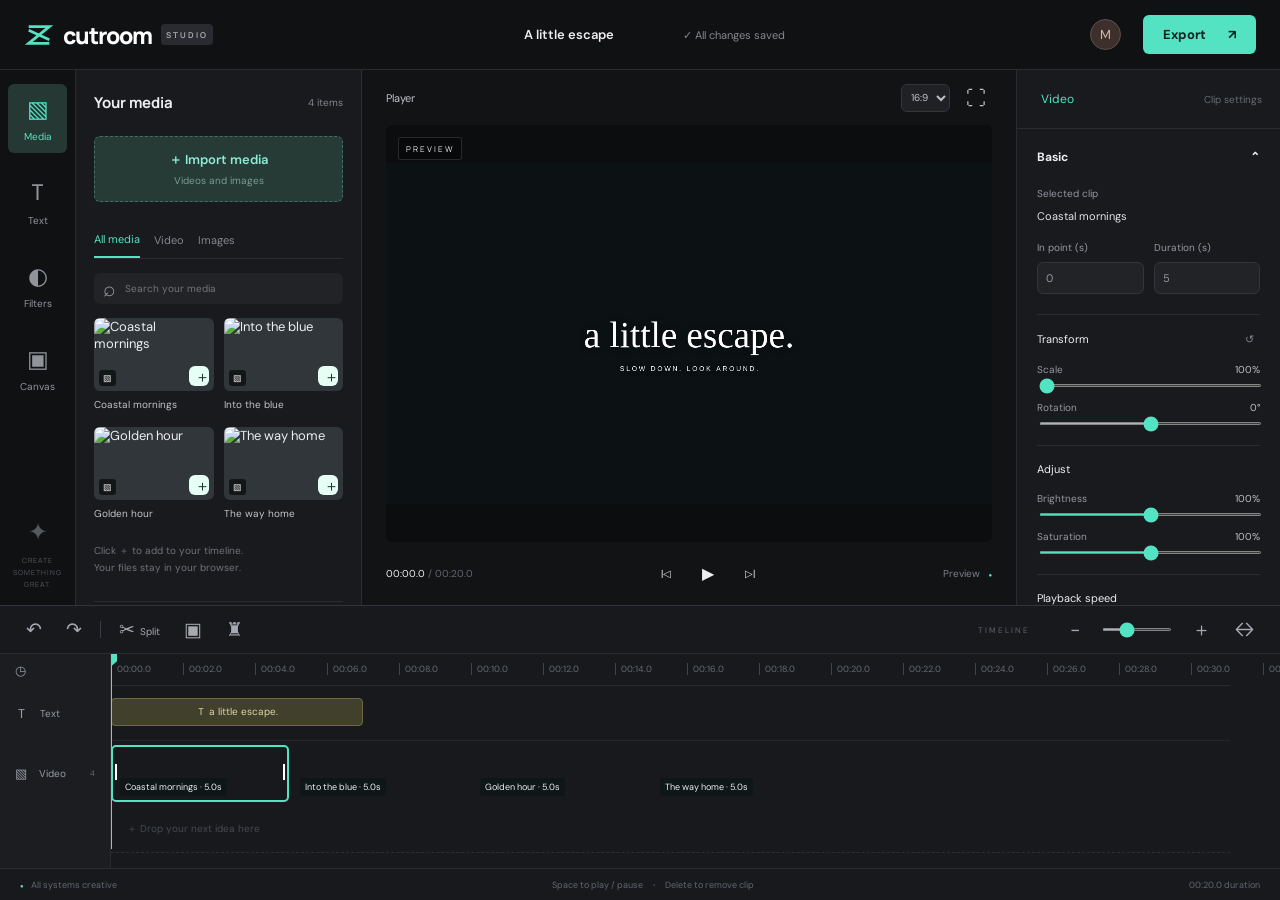
==== index.html @ fc5de37c "corrections in     audio and video imports" ====
<!doctype html>
<html lang="en"><head><meta charset="UTF-8"><meta name="viewport" content="width=device-width,initial-scale=1"><title>Cutroom — Video Studio</title><meta name="description" content="Your next great story starts here. A creative browser-based video editor."><link rel="stylesheet" href="style.css"></head>
<body><header><a class="brand" href="#" aria-label="Cutroom home"><svg viewBox="0 0 32 32"><path d="M5 7h22L5 25h22M5 11l22 10"/></svg>cutroom<span>STUDIO</span></a><div class="project"><input id="projectName" aria-label="Project name" value="A little escape"><span class="saved" id="saved">✓ All changes saved</span></div><button class="avatar" title="Local workspace">M</button><button class="primary" id="export">Export <span>↗</span></button></header>
<main><nav class="rail" aria-label="Editor tools"><button class="active" data-tab="Media"><span>▧</span>Media</button><button data-tab="Text"><span>Ｔ</span>Text</button><button data-tab="Filters"><span>◐</span>Filters</button><button data-tab="Canvas"><span>▣</span>Canvas</button><div class="rail-bottom">✦<small>CREATE<br>SOMETHING<br>GREAT.</small></div></nav>
<aside class="library"><div class="panel-heading"><h2 id="panelTitle">Your media</h2><span id="mediaCount">4 items</span></div><div id="mediaPanel"><button class="import" id="import">＋ Import media <span>Videos and images</span></button><input id="file" type="file" accept="video/*,image/*,.mp4,.m4v,.mov,.webm,.mkv,.avi,.mpeg,.mpg,.3gp,.mts,.m2ts,.ts,.wmv,.ogv" multiple hidden><p id="importStatus" class="tool-help" role="status" hidden></p><div class="library-tabs"><button class="active" data-kind="all">All media</button><button data-kind="video">Video</button><button data-kind="image">Images</button></div><div class="search"><span>⌕</span><input id="search" placeholder="Search your media" aria-label="Search media"></div><div id="mediaGrid" class="media-grid"></div><p class="library-tip">Click ＋ to add to your timeline.<br>Your files stay in your browser.</p></div><div id="toolPanel" hidden></div><div class="storage"><span>◉ Local workspace</span><small>Made for your next big idea.</small></div></aside>
<section class="stage"><div class="stage-heading"><span>Player</span><div><select id="ratio" aria-label="Aspect ratio"><option value="16/9">16:9</option><option value="9/16">9:16</option><option value="1/1">1:1</option></select><button id="fullscreen" title="Fullscreen preview">⛶</button></div></div><div class="preview-wrap"><canvas id="preview" width="1280" height="720" aria-label="Video preview"></canvas><span class="preview-badge">PREVIEW</span></div><div class="player-controls"><span id="time">00:00.0 <em>/ 00:20.0</em></span><div><button id="previous" title="Go to start">|◁</button><button class="play" id="play" title="Play or pause (Space)">▶</button><button id="next" title="Go to end">▷|</button></div><span class="quality">Preview <i>●</i></span></div></section>
<aside class="inspector"><div class="inspector-tabs"><button class="active">Video</button><span>Clip settings</span></div><div class="inspector-content"><h3>Basic <span>⌃</span></h3><label>Selected clip <strong id="selectedName">Coastal mornings</strong></label><div class="fields"><label>In point (s)<input id="inPoint" type="number" min="0" step="0.1"></label><label>Duration (s)<input id="duration" type="number" min="0.5" max="120" step="0.5"></label></div><div class="section-title">Transform <button id="reset" title="Reset adjustments">↺</button></div><label class="range-label">Scale <output id="scaleValue">100%</output></label><input id="scale" type="range" min="100" max="180" value="100"><label class="range-label">Rotation <output id="rotationValue">0°</output></label><input id="rotation" type="range" min="-180" max="180" value="0"><div class="section-title">Adjust</div><label class="range-label">Brightness <output id="brightnessValue">100%</output></label><input id="brightness" type="range" min="40" max="160" value="100"><label class="range-label">Saturation <output id="saturationValue">100%</output></label><input id="saturation" type="range" min="0" max="200" value="100"><div class="section-title">Playback speed</div><select id="speed"><option value="0.5">0.5× — Slow</option><option value="1" selected>1× — Normal</option><option value="1.5">1.5× — Fast</option><option value="2">2× — Double</option></select><div class="clip-note">✦ A story only you can tell.<br><span>Make every frame count.</span></div></div></aside>
<section class="timeline"><div class="timeline-toolbar"><div><button id="undo" title="Undo (Ctrl+Z)">↶</button><button id="redo" title="Redo">↷</button><span class="divider"></span><button id="split" title="Split at playhead">✂ <span>Split</span></button><button id="duplicate" title="Duplicate selected clip">▣</button><button id="delete" title="Delete selected clip">♜</button></div><div><span class="timeline-label">TIMELINE</span><button id="zoomOut" title="Zoom out">−</button><input id="zoom" type="range" min="20" max="70" value="36" aria-label="Timeline zoom"><button id="zoomIn" title="Zoom in">＋</button><button id="fit" title="Fit timeline">↔</button></div></div><div class="timeline-body"><div class="track-labels"><div>◷</div><div>Ｔ <small>Text</small></div><div>▧ <small>Video</small><span id="clipCount">4</span></div></div><div class="track-scroll" id="trackScroll"><div class="track-content" id="trackContent"><div id="ruler" class="ruler"></div><div class="text-track" id="textTrack"></div><div class="video-track" id="videoTrack"></div><div class="empty-track">＋ Drop your next idea here</div><div class="playhead" id="playhead"><span></span></div></div></div></div><footer><span><i>●</i> All systems creative</span><span>Space to play / pause <b>·</b> Delete to remove clip</span><span id="total">00:20 duration</span></footer></section></main>
<div id="toast" role="status"></div><dialog id="exportDialog"><button class="close" id="closeExport" aria-label="Close">×</button><span class="eyebrow">READY FOR THE WORLD</span><h2>Your story, in motion.</h2><p>Export a WebM video with original clip audio, your cuts, color adjustments and text.</p><label>Resolution<select id="resolution"><option value="source" selected>Match source resolution</option><option value="720">720p HD</option><option value="1080">1080p Full HD</option><option value="2160">4K UHD</option></select></label><label>Frame rate<select id="exportFps"><option value="30">30 fps</option><option value="60">60 fps · for high frame rate footage</option></select></label><label>Quality<select id="exportQuality"><option value="maximum" selected>Maximum · larger files</option><option value="high">High · smaller files</option></select></label><p class="export-note">Original clip audio is included. Export runs in real time; keep this tab visible. Source resolution follows the canvas aspect ratio. Export re-encodes footage; selecting a larger size cannot restore missing detail.</p><p id="exportError" class="export-note" role="alert" hidden></p><progress id="exportProgress" value="0" max="100" hidden></progress><button class="primary" id="startExport">Export video ↗</button></dialog>
<script src="media-import.js?v=20261029-avfix"></script><script src="video-export.js?v=20261029-avfix"></script><script src="app.js?v=20261029-avfix"></script></body></html>
---- style.css ----
@import url('https://fonts.googleapis.com/css2?family=DM+Sans:wght@400;500;600;700&family=Manrope:wght@400;500;600;700;800&display=swap');
:root{color-scheme:dark;--bg:#101113;--panel:#191a1d;--line:#2b2c30;--muted:#85878e;--teal:#53e2c2}*{box-sizing:border-box}body{margin:0;background:var(--bg);color:#eeeef1;font:13px 'DM Sans',sans-serif}button,input,select{font:inherit}button{cursor:pointer;color:inherit;background:none;border:0;border-radius:6px}button:hover{background:#ffffff0d}button:focus-visible,input:focus-visible,select:focus-visible{outline:2px solid var(--teal);outline-offset:3px}input,select{color:inherit;background:#222327;border:1px solid #34353b;border-radius:6px;padding:9px;min-width:0}header{height:70px;border-bottom:1px solid var(--line);display:flex;align-items:center;padding:0 24px;gap:22px}.brand{color:white;text-decoration:none;font:800 23px Manrope,sans-serif;display:flex;gap:9px;align-items:center;letter-spacing:-1px}.brand svg{width:30px;height:30px;stroke:var(--teal);fill:none;stroke-width:3}.brand span{font:600 8px Manrope;letter-spacing:2px;background:#2a2b30;padding:5px;border-radius:4px;color:#b6b7be}.project{margin:auto;display:flex;gap:20px;align-items:center}.project input{background:none;border:0;width:145px;padding:6px;font-weight:600}.saved{font-size:11px;color:var(--muted)}.avatar{border:1px solid #5e504a;border-radius:50%;width:31px;height:31px;background:#3d302c;color:#dbb6a6}.primary{background:var(--teal);color:#10231e;font-weight:700;padding:11px 20px;display:flex;justify-content:center;gap:22px;align-items:center}.primary:hover{background:#83f1d8}main{display:grid;grid-template-columns:76px 286px minmax(300px,1fr) 264px;grid-template-rows:minmax(390px,calc(100vh - 365px)) 295px}.rail{border-right:1px solid var(--line);display:flex;flex-direction:column;padding:14px 8px;gap:14px;grid-row:1}.rail button{font-size:10px;color:#92949b;padding:10px 0}.rail button span{display:block;font-size:23px;margin-bottom:6px}.rail button.active{background:#253833;color:var(--teal)}.rail-bottom{margin-top:auto;text-align:center;color:#55585d;font-size:24px}.rail-bottom small{font:7px Manrope;letter-spacing:1px;display:block;margin-top:8px;line-height:1.7}.library{background:var(--panel);border-right:1px solid var(--line);position:relative;padding:22px 18px;overflow:auto}.panel-heading{display:flex;justify-content:space-between;align-items:center;margin-bottom:23px}h2{font:700 15px Manrope;margin:0}.panel-heading>span{color:var(--muted);font-size:10px}.import{width:100%;background:#263b35;border:1px dashed #426f60;padding:14px;color:#8bedd3;font-weight:600}.import span{display:block;color:#789d91;font-size:10px;font-weight:400;margin-top:5px}.library-tabs{display:flex;gap:14px;border-bottom:1px solid var(--line);margin-top:20px}.library-tabs button{padding:10px 0;border-radius:0;color:var(--muted);font-size:11px}.library-tabs .active{color:var(--teal);border-bottom:2px solid var(--teal)}.search{display:flex;align-items:center;background:#222327;padding:0 9px;margin:14px 0;color:#9699a1;border-radius:6px}.search input{width:100%;border:0;font-size:10px;background:none}.search>span{font-size:21px}.media-grid{display:grid;grid-template-columns:1fr 1fr;gap:16px 10px}.media-card{min-width:0;position:relative}.thumb{height:73px;border-radius:6px;background:#30363a;overflow:hidden;position:relative}.thumb img,.thumb video{width:100%;height:100%;object-fit:cover}.thumb>span{position:absolute;bottom:5px;left:5px;background:#0009;padding:2px 4px;font-size:9px;border-radius:3px}.thumb button{position:absolute;right:5px;bottom:5px;background:#e6fff5;color:#143228;width:20px;height:20px;font-size:15px}.media-card p{font-size:10px;white-space:nowrap;overflow:hidden;text-overflow:ellipsis;margin:7px 0 0;color:#c2c3c8}.library-tip{font-size:10px;color:#6f7279;line-height:1.7;margin-top:22px}.storage{border-top:1px solid var(--line);padding-top:14px;margin-top:25px;color:#8c8f96;font-size:10px}.storage small{display:block;margin-top:6px;color:#595c63}.stage{padding:0 24px;min-width:0;display:flex;flex-direction:column;background:#121315}.stage-heading{height:55px;display:flex;align-items:center;justify-content:space-between;color:#c0c1c7;font-size:11px}.stage-heading>div{display:flex;gap:10px}.stage-heading select{padding:5px;background:#202125;font-size:10px}.stage-heading button{font-size:20px}.preview-wrap{position:relative;flex:1;min-height:0;display:flex;justify-content:center;align-items:center;overflow:hidden;background:#0c0d0f;border-radius:5px}canvas{max-width:100%;max-height:100%;object-fit:contain;width:auto;height:auto}.preview-badge{position:absolute;top:12px;left:12px;font:8px Manrope;letter-spacing:2px;background:#0004;padding:5px 7px;border:1px solid #ffffff20;border-radius:3px}.player-controls{height:63px;display:flex;align-items:center;justify-content:space-between;font-size:10px;gap:10px}.player-controls em{font-style:normal;color:#62666f}.player-controls>div{display:flex;align-items:center;gap:15px}.play{font-size:16px;width:32px;height:32px}.player-controls .quality{color:#7c8088}.quality i{color:var(--teal);font-size:6px;font-style:normal;margin-left:5px}.inspector{border-left:1px solid var(--line);background:var(--panel);overflow:auto}.inspector-tabs{padding:20px 18px;border-bottom:1px solid var(--line);display:flex;align-items:center;justify-content:space-between;font-size:10px}.inspector-tabs button{color:var(--teal);font-size:12px}.inspector-tabs span{color:#686c75}.inspector-content{padding:12px 20px}h3{font-size:12px;margin:8px 0 22px;display:flex;justify-content:space-between}label{display:block;color:#9598a1;font-size:10px}label strong{display:block;font-size:11px;color:#e3e3e8;font-weight:400;margin:9px 0 18px}.fields{display:grid;grid-template-columns:1fr 1fr;gap:10px}.fields input{width:100%;margin-top:8px;font-size:11px;padding:8px}.section-title{display:flex;align-items:center;justify-content:space-between;border-top:1px solid var(--line);margin:20px 0 16px;padding-top:16px;font-size:11px}.section-title button{color:#7f838b}.range-label{display:flex;justify-content:space-between;margin:14px 0 8px}.range-label output{font-size:10px;color:#bebfc6}input[type=range]{padding:0;accent-color:var(--teal);height:3px;width:100%;display:block;border:0}#speed{width:100%;font-size:11px}.clip-note{font-size:11px;color:#a6b4ae;line-height:1.8;margin:22px 0}.clip-note span{font-size:10px;color:#656e69}.timeline{grid-column:1/-1;border-top:1px solid #32343a;min-width:0;background:#18191c}.timeline-toolbar{height:48px;border-bottom:1px solid var(--line);display:flex;align-items:center;justify-content:space-between;padding:0 20px}.timeline-toolbar>div{display:flex;align-items:center;gap:12px}.timeline-toolbar button{height:29px;color:#a6a9b2;min-width:26px;font-size:19px}.timeline-toolbar button span{font-size:10px;vertical-align:middle}.divider{height:17px;border-right:1px solid #3b3d44}.timeline-label{font-size:8px;letter-spacing:2px;color:#5f636d;margin-right:20px}.timeline-toolbar input{width:70px}.timeline-body{height:214px;display:flex;overflow:hidden}.track-labels{flex:0 0 111px;background:#1c1d20;border-right:1px solid var(--line);padding:0 15px;color:#969ba5;z-index:2}.track-labels div{height:55px;display:flex;align-items:center;gap:12px}.track-labels div:first-child{height:32px}.track-labels div:nth-child(3){height:64px}.track-labels small{font-size:10px}.track-labels div>span{margin-left:auto;font-size:8px;color:#626771}.track-scroll{overflow:auto;flex:1}.track-content{position:relative;min-width:100%;height:195px;padding-right:50px}.ruler{height:32px;position:relative;border-bottom:1px solid #27292e}.ruler span{position:absolute;top:9px;font-size:9px;color:#666b76;white-space:nowrap;border-left:1px solid #41444b;padding-left:5px}.text-track{height:55px;position:relative;border-bottom:1px solid #24262b}.text-block{position:absolute;top:12px;height:28px;background:#41402d;border:1px solid #6e6740;color:#ded5a0;font-size:10px;padding:6px 12px;border-radius:4px;overflow:hidden;white-space:nowrap}.video-track{display:flex;height:65px;align-items:center;gap:2px}.clip{height:57px;border:2px solid transparent;border-radius:5px;flex-shrink:0;position:relative;overflow:hidden;background-size:auto 100%;background-repeat:repeat-x;cursor:pointer}.clip.selected{border-color:var(--teal)}.clip.selected:before,.clip.selected:after{content:'';position:absolute;top:17px;width:2px;height:16px;background:white;z-index:1}.clip.selected:before{left:2px}.clip.selected:after{right:2px}.clip span{position:absolute;left:7px;bottom:4px;max-width:95%;text-overflow:ellipsis;overflow:hidden;white-space:nowrap;font-size:9px;background:#0a1515aa;border-radius:3px;padding:3px 5px}.clip:hover{filter:brightness(1.1)}.playhead{position:absolute;left:0;top:0;height:100%;width:1px;background:var(--teal);pointer-events:none;z-index:3}.playhead>span{position:absolute;top:0;left:-5px;width:11px;height:12px;background:var(--teal);clip-path:polygon(0 0,100% 0,100% 60%,50% 100%,0 60%)}.empty-track{font-size:10px;color:#454951;padding:16px;border-bottom:1px dashed #2c2f35}footer{display:flex;align-items:center;justify-content:space-between;height:32px;border-top:1px solid var(--line);padding:0 20px;font-size:9px;color:#626771}footer i{color:var(--teal);font-style:normal;font-size:6px;margin-right:5px}footer b{padding:0 8px}#toast{position:fixed;bottom:42px;left:50%;transform:translateX(-50%) translateY(10px);opacity:0;background:#303a36;color:#caffed;padding:12px 20px;border:1px solid #477a65;border-radius:8px;transition:.2s;z-index:10;pointer-events:none}#toast.visible{opacity:1;transform:translateX(-50%)}dialog{width:430px;max-width:92vw;border:1px solid #42464b;background:#1b1d20;color:#eee;padding:35px;border-radius:14px;box-shadow:0 30px 100px #0009}dialog::backdrop{background:#0009;backdrop-filter:blur(5px)}dialog h2{font-size:25px;margin:15px 0}dialog p{color:#949ba4;line-height:1.7;font-size:12px}.eyebrow{font-size:9px;letter-spacing:2px;color:var(--teal)}.close{position:absolute;top:10px;right:12px;font-size:25px;color:#9da4ae}dialog select{width:100%;margin-top:10px}dialog .primary{width:100%;margin-top:20px}.export-note{font-size:10px!important}progress{accent-color:var(--teal);width:100%}.tool-card{display:block;width:100%;padding:15px;text-align:left;background:#27292d;margin-bottom:10px;border:1px solid #363a40}.tool-card small{display:block;margin-top:7px;color:#91969f;font-size:10px}.tool-input{width:100%;margin:12px 0}.color-options{display:flex;gap:10px;margin:20px 0}.color-options button{height:32px;width:32px;border:1px solid #6c747c}.tool-help{color:#808790;line-height:1.8;font-size:11px}@media(min-width:1500px){main{grid-template-rows:minmax(390px,calc(100vh - 390px)) 320px}.timeline-body{height:239px}.thumb{height:88px}}@media(max-width:1100px){main{grid-template-columns:65px 230px minmax(260px,1fr) 220px}.library{padding:18px 12px}.stage{padding:0 14px}.project{gap:0}.saved{display:none}}@media(max-width:860px){main{grid-template-columns:60px 210px minmax(260px,1fr);grid-template-rows:440px 295px}.inspector{display:none}.brand span{display:none}.rail-bottom{display:none}header{gap:12px;padding:0 14px}.project input{width:130px}.quality{display:none}}@media(max-width:600px){header .brand{font-size:18px}.brand svg{width:25px}.project{margin-left:auto;margin-right:0}.project input{width:110px;font-size:11px}.avatar{display:none}header .primary{padding:10px 12px;font-size:11px;gap:5px}main{grid-template-columns:52px 1fr;grid-template-rows:340px auto 295px}.rail{grid-column:1;grid-row:1/3;padding:10px 4px}.library{grid-column:2;grid-row:2;padding:15px}.stage{grid-column:2;grid-row:1;padding:0 10px}.timeline{grid-row:3}.panel-heading{margin-bottom:12px}.media-grid{grid-template-columns:repeat(4,1fr);gap:7px}.thumb{height:58px}.library-tip,.storage,.search{display:none}.library-tabs{margin:10px 0}.import{padding:10px}.import span{display:none}.panel-heading h2{font-size:12px}.track-labels{flex-basis:65px;padding:0 8px}.track-labels small,.track-labels div>span{display:none}.timeline-toolbar{padding:0 8px}.timeline-toolbar>div{gap:5px}.timeline-label{display:none}footer>span:nth-child(2){display:none}.timeline-toolbar button{font-size:16px}}
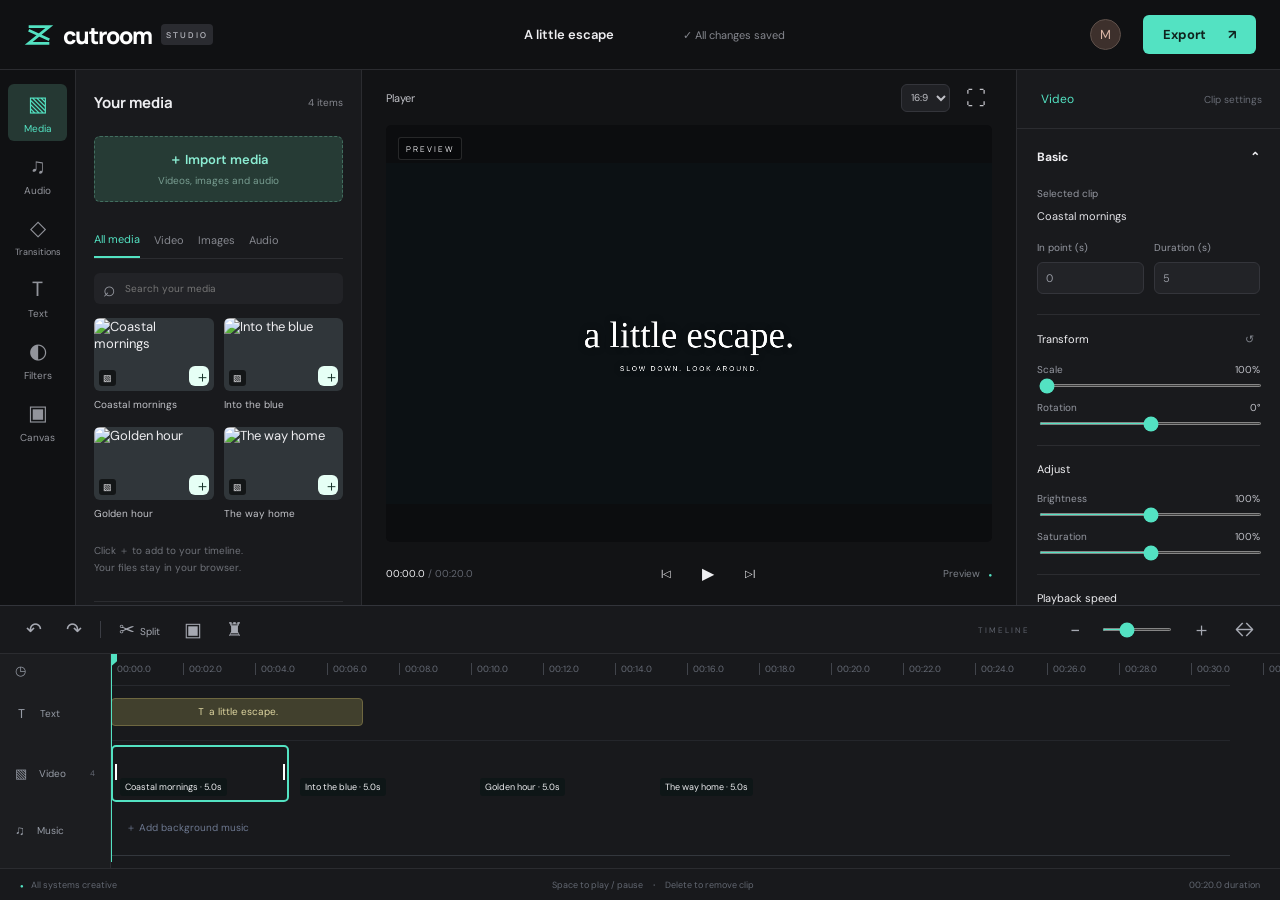
==== commit 6269ab69: "Add clip audio controls, background music, and shared preview/export transitions" ====
--- a/index.html
+++ b/index.html
@@ -1,12 +1,12 @@
-<!doctype html>
-<html lang="en"><head><meta charset="UTF-8"><meta name="viewport" content="width=device-width,initial-scale=1"><title>Cutroom — Video Studio</title><meta name="description" content="Your next great story starts here. A creative browser-based video editor."><link rel="stylesheet" href="style.css"></head>
-<body><header><a class="brand" href="#" aria-label="Cutroom home"><svg viewBox="0 0 32 32"><path d="M5 7h22L5 25h22M5 11l22 10"/></svg>cutroom<span>STUDIO</span></a><div class="project"><input id="projectName" aria-label="Project name" value="A little escape"><span class="saved" id="saved">✓ All changes saved</span></div><button class="avatar" title="Local workspace">M</button><button class="primary" id="export">Export <span>↗</span></button></header>
-<main><nav class="rail" aria-label="Editor tools"><button class="active" data-tab="Media"><span>▧</span>Media</button><button data-tab="Text"><span>Ｔ</span>Text</button><button data-tab="Filters"><span>◐</span>Filters</button><button data-tab="Canvas"><span>▣</span>Canvas</button><div class="rail-bottom">✦<small>CREATE<br>SOMETHING<br>GREAT.</small></div></nav>
-<aside class="library"><div class="panel-heading"><h2 id="panelTitle">Your media</h2><span id="mediaCount">4 items</span></div><div id="mediaPanel"><button class="import" id="import">＋ Import media <span>Videos and images</span></button><input id="file" type="file" accept="video/*,image/*,.mp4,.m4v,.mov,.webm,.mkv,.avi,.mpeg,.mpg,.3gp,.mts,.m2ts,.ts,.wmv,.ogv" multiple hidden><p id="importStatus" class="tool-help" role="status" hidden></p><div class="library-tabs"><button class="active" data-kind="all">All media</button><button data-kind="video">Video</button><button data-kind="image">Images</button></div><div class="search"><span>⌕</span><input id="search" placeholder="Search your media" aria-label="Search media"></div><div id="mediaGrid" class="media-grid"></div><p class="library-tip">Click ＋ to add to your timeline.<br>Your files stay in your browser.</p></div><div id="toolPanel" hidden></div><div class="storage"><span>◉ Local workspace</span><small>Made for your next big idea.</small></div></aside>
-<section class="stage"><div class="stage-heading"><span>Player</span><div><select id="ratio" aria-label="Aspect ratio"><option value="16/9">16:9</option><option value="9/16">9:16</option><option value="1/1">1:1</option></select><button id="fullscreen" title="Fullscreen preview">⛶</button></div></div><div class="preview-wrap"><canvas id="preview" width="1280" height="720" aria-label="Video preview"></canvas><span class="preview-badge">PREVIEW</span></div><div class="player-controls"><span id="time">00:00.0 <em>/ 00:20.0</em></span><div><button id="previous" title="Go to start">|◁</button><button class="play" id="play" title="Play or pause (Space)">▶</button><button id="next" title="Go to end">▷|</button></div><span class="quality">Preview <i>●</i></span></div></section>
-<aside class="inspector"><div class="inspector-tabs"><button class="active">Video</button><span>Clip settings</span></div><div class="inspector-content"><h3>Basic <span>⌃</span></h3><label>Selected clip <strong id="selectedName">Coastal mornings</strong></label><div class="fields"><label>In point (s)<input id="inPoint" type="number" min="0" step="0.1"></label><label>Duration (s)<input id="duration" type="number" min="0.5" max="120" step="0.5"></label></div><div class="section-title">Transform <button id="reset" title="Reset adjustments">↺</button></div><label class="range-label">Scale <output id="scaleValue">100%</output></label><input id="scale" type="range" min="100" max="180" value="100"><label class="range-label">Rotation <output id="rotationValue">0°</output></label><input id="rotation" type="range" min="-180" max="180" value="0"><div class="section-title">Adjust</div><label class="range-label">Brightness <output id="brightnessValue">100%</output></label><input id="brightness" type="range" min="40" max="160" value="100"><label class="range-label">Saturation <output id="saturationValue">100%</output></label><input id="saturation" type="range" min="0" max="200" value="100"><div class="section-title">Playback speed</div><select id="speed"><option value="0.5">0.5× — Slow</option><option value="1" selected>1× — Normal</option><option value="1.5">1.5× — Fast</option><option value="2">2× — Double</option></select><div class="clip-note">✦ A story only you can tell.<br><span>Make every frame count.</span></div></div></aside>
-<section class="timeline"><div class="timeline-toolbar"><div><button id="undo" title="Undo (Ctrl+Z)">↶</button><button id="redo" title="Redo">↷</button><span class="divider"></span><button id="split" title="Split at playhead">✂ <span>Split</span></button><button id="duplicate" title="Duplicate selected clip">▣</button><button id="delete" title="Delete selected clip">♜</button></div><div><span class="timeline-label">TIMELINE</span><button id="zoomOut" title="Zoom out">−</button><input id="zoom" type="range" min="20" max="70" value="36" aria-label="Timeline zoom"><button id="zoomIn" title="Zoom in">＋</button><button id="fit" title="Fit timeline">↔</button></div></div><div class="timeline-body"><div class="track-labels"><div>◷</div><div>Ｔ <small>Text</small></div><div>▧ <small>Video</small><span id="clipCount">4</span></div></div><div class="track-scroll" id="trackScroll"><div class="track-content" id="trackContent"><div id="ruler" class="ruler"></div><div class="text-track" id="textTrack"></div><div class="video-track" id="videoTrack"></div><div class="empty-track">＋ Drop your next idea here</div><div class="playhead" id="playhead"><span></span></div></div></div></div><footer><span><i>●</i> All systems creative</span><span>Space to play / pause <b>·</b> Delete to remove clip</span><span id="total">00:20 duration</span></footer></section></main>
-<div id="toast" role="status"></div><dialog id="exportDialog"><button class="close" id="closeExport" aria-label="Close">×</button><span class="eyebrow">READY FOR THE WORLD</span><h2>Your story, in motion.</h2><p>Export a WebM video with original clip audio, your cuts, color adjustments and text.</p><label>Resolution<select id="resolution"><option value="source" selected>Match source resolution</option><option value="720">720p HD</option><option value="1080">1080p Full HD</option><option value="2160">4K UHD</option></select></label><label>Frame rate<select id="exportFps"><option value="30">30 fps</option><option value="60">60 fps · for high frame rate footage</option></select></label><label>Quality<select id="exportQuality"><option value="maximum" selected>Maximum · larger files</option><option value="high">High · smaller files</option></select></label><p class="export-note">Original clip audio is included. Export runs in real time; keep this tab visible. Source resolution follows the canvas aspect ratio. Export re-encodes footage; selecting a larger size cannot restore missing detail.</p><p id="exportError" class="export-note" role="alert" hidden></p><progress id="exportProgress" value="0" max="100" hidden></progress><button class="primary" id="startExport">Export video ↗</button></dialog>
-<script src="media-import.js?v=20261029-avfix"></script><script src="video-export.js?v=20261029-avfix"></script><script src="app.js?v=20261029-avfix"></script></body></html>
-
-
+<!doctype html>
+<html lang="en"><head><meta charset="UTF-8"><meta name="viewport" content="width=device-width,initial-scale=1"><title>Cutroom — Video Studio</title><meta name="description" content="Your next great story starts here. A creative browser-based video editor."><link rel="stylesheet" href="style.css"></head>
+<body><header><a class="brand" href="#" aria-label="Cutroom home"><svg viewBox="0 0 32 32"><path d="M5 7h22L5 25h22M5 11l22 10"/></svg>cutroom<span>STUDIO</span></a><div class="project"><input id="projectName" aria-label="Project name" value="A little escape"><span class="saved" id="saved">✓ All changes saved</span></div><button class="avatar" title="Local workspace">M</button><button class="primary" id="export">Export <span>↗</span></button></header>
+<main><nav class="rail" aria-label="Editor tools"><button class="active" data-tab="Media"><span>▧</span>Media</button><button data-tab="Audio"><span>♫</span>Audio</button><button data-tab="Transitions"><span>◇</span>Transitions</button><button data-tab="Text"><span>Ｔ</span>Text</button><button data-tab="Filters"><span>◐</span>Filters</button><button data-tab="Canvas"><span>▣</span>Canvas</button><div class="rail-bottom">✦<small>CREATE<br>SOMETHING<br>GREAT.</small></div></nav>
+<aside class="library"><div class="panel-heading"><h2 id="panelTitle">Your media</h2><span id="mediaCount">4 items</span></div><div id="mediaPanel"><button class="import" id="import">＋ Import media <span>Videos, images and audio</span></button><input id="file" type="file" accept="audio/*,video/*,image/*,.mp3,.wav,.m4a,.aac,.ogg,.flac,.mp4,.m4v,.mov,.webm,.mkv,.avi,.mpeg,.mpg,.3gp,.mts,.m2ts,.ts,.wmv,.ogv" multiple hidden><input id="audioFile" type="file" accept="audio/*,.mp3,.wav,.m4a,.aac,.ogg,.flac" hidden><p id="importStatus" class="tool-help" role="status" hidden></p><div class="library-tabs"><button class="active" data-kind="all">All media</button><button data-kind="video">Video</button><button data-kind="image">Images</button><button data-kind="audio">Audio</button></div><div class="search"><span>⌕</span><input id="search" placeholder="Search your media" aria-label="Search media"></div><div id="mediaGrid" class="media-grid"></div><p class="library-tip">Click ＋ to add to your timeline.<br>Your files stay in your browser.</p></div><div id="toolPanel" hidden></div><div class="storage"><span>◉ Local workspace</span><small>Made for your next big idea.</small></div></aside>
+<section class="stage"><div class="stage-heading"><span>Player</span><div><select id="ratio" aria-label="Aspect ratio"><option value="16/9">16:9</option><option value="9/16">9:16</option><option value="1/1">1:1</option></select><button id="fullscreen" title="Fullscreen preview">⛶</button></div></div><div class="preview-wrap"><canvas id="preview" width="1280" height="720" aria-label="Video preview"></canvas><span class="preview-badge">PREVIEW</span></div><div class="player-controls"><span id="time">00:00.0 <em>/ 00:20.0</em></span><div><button id="previous" title="Go to start">|◁</button><button class="play" id="play" title="Play or pause (Space)">▶</button><button id="next" title="Go to end">▷|</button></div><span class="quality">Preview <i>●</i></span></div></section>
+<aside class="inspector"><div class="inspector-tabs"><button class="active">Video</button><span>Clip settings</span></div><div class="inspector-content"><h3>Basic <span>⌃</span></h3><label>Selected clip <strong id="selectedName">Coastal mornings</strong></label><div class="fields"><label>In point (s)<input id="inPoint" type="number" min="0" step="0.1"></label><label>Duration (s)<input id="duration" type="number" min="0.5" max="120" step="0.5"></label></div><div class="section-title">Transform <button id="reset" title="Reset adjustments">↺</button></div><label class="range-label">Scale <output id="scaleValue">100%</output></label><input id="scale" type="range" min="100" max="180" value="100"><label class="range-label">Rotation <output id="rotationValue">0°</output></label><input id="rotation" type="range" min="-180" max="180" value="0"><div class="section-title">Adjust</div><label class="range-label">Brightness <output id="brightnessValue">100%</output></label><input id="brightness" type="range" min="40" max="160" value="100"><label class="range-label">Saturation <output id="saturationValue">100%</output></label><input id="saturation" type="range" min="0" max="200" value="100"><div class="section-title">Playback speed</div><select id="speed"><option value="0.5">0.5× — Slow</option><option value="1" selected>1× — Normal</option><option value="1.5">1.5× — Fast</option><option value="2">2× — Double</option></select><div class="clip-note">✦ A story only you can tell.<br><span>Make every frame count.</span></div></div></aside>
+<section class="timeline"><div class="timeline-toolbar"><div><button id="undo" title="Undo (Ctrl+Z)">↶</button><button id="redo" title="Redo">↷</button><span class="divider"></span><button id="split" title="Split at playhead">✂ <span>Split</span></button><button id="duplicate" title="Duplicate selected clip">▣</button><button id="delete" title="Delete selected clip">♜</button></div><div><span class="timeline-label">TIMELINE</span><button id="zoomOut" title="Zoom out">−</button><input id="zoom" type="range" min="20" max="70" value="36" aria-label="Timeline zoom"><button id="zoomIn" title="Zoom in">＋</button><button id="fit" title="Fit timeline">↔</button></div></div><div class="timeline-body"><div class="track-labels"><div>◷</div><div>Ｔ <small>Text</small></div><div>▧ <small>Video</small><span id="clipCount">4</span></div><div>♫ <small>Music</small></div></div><div class="track-scroll" id="trackScroll"><div class="track-content" id="trackContent"><div id="ruler" class="ruler"></div><div class="text-track" id="textTrack"></div><div class="video-track" id="videoTrack"></div><div id="musicTrack" class="music-track"></div><div class="playhead" id="playhead"><span></span></div></div></div></div><footer><span><i>●</i> All systems creative</span><span>Space to play / pause <b>·</b> Delete to remove clip</span><span id="total">00:20 duration</span></footer></section></main>
+<div id="toast" role="status"></div><dialog id="exportDialog"><button class="close" id="closeExport" aria-label="Close">×</button><span class="eyebrow">READY FOR THE WORLD</span><h2>Your story, in motion.</h2><p>Export a WebM video with original clip audio, your cuts, color adjustments and text.</p><label>Resolution<select id="resolution"><option value="source" selected>Match source resolution</option><option value="720">720p HD</option><option value="1080">1080p Full HD</option><option value="2160">4K UHD</option></select></label><label>Frame rate<select id="exportFps"><option value="30">30 fps</option><option value="60">60 fps · for high frame rate footage</option></select></label><label>Quality<select id="exportQuality"><option value="maximum" selected>Maximum · larger files</option><option value="high">High · smaller files</option></select></label><p class="export-note">Clip volume, fades and background music are included. Export runs in real time; keep this tab visible. Source resolution follows the canvas aspect ratio. Export re-encodes footage; selecting a larger size cannot restore missing detail.</p><p id="exportError" class="export-note" role="alert" hidden></p><progress id="exportProgress" value="0" max="100" hidden></progress><button class="primary" id="startExport">Export video ↗</button></dialog>
+<script src="media-import.js?v=20261029-audio-transitions"></script><script src="timeline-engine.js?v=20261029-audio-transitions"></script><script src="video-export.js?v=20261029-audio-transitions"></script><script src="app.js?v=20261029-audio-transitions"></script></body></html>
+
+
--- a/style.css
+++ b/style.css
@@ -1,2 +1,16 @@
-@import url('https://fonts.googleapis.com/css2?family=DM+Sans:wght@400;500;600;700&family=Manrope:wght@400;500;600;700;800&display=swap');
-:root{color-scheme:dark;--bg:#101113;--panel:#191a1d;--line:#2b2c30;--muted:#85878e;--teal:#53e2c2}*{box-sizing:border-box}body{margin:0;background:var(--bg);color:#eeeef1;font:13px 'DM Sans',sans-serif}button,input,select{font:inherit}button{cursor:pointer;color:inherit;background:none;border:0;border-radius:6px}button:hover{background:#ffffff0d}button:focus-visible,input:focus-visible,select:focus-visible{outline:2px solid var(--teal);outline-offset:3px}input,select{color:inherit;background:#222327;border:1px solid #34353b;border-radius:6px;padding:9px;min-width:0}header{height:70px;border-bottom:1px solid var(--line);display:flex;align-items:center;padding:0 24px;gap:22px}.brand{color:white;text-decoration:none;font:800 23px Manrope,sans-serif;display:flex;gap:9px;align-items:center;letter-spacing:-1px}.brand svg{width:30px;height:30px;stroke:var(--teal);fill:none;stroke-width:3}.brand span{font:600 8px Manrope;letter-spacing:2px;background:#2a2b30;padding:5px;border-radius:4px;color:#b6b7be}.project{margin:auto;display:flex;gap:20px;align-items:center}.project input{background:none;border:0;width:145px;padding:6px;font-weight:600}.saved{font-size:11px;color:var(--muted)}.avatar{border:1px solid #5e504a;border-radius:50%;width:31px;height:31px;background:#3d302c;color:#dbb6a6}.primary{background:var(--teal);color:#10231e;font-weight:700;padding:11px 20px;display:flex;justify-content:center;gap:22px;align-items:center}.primary:hover{background:#83f1d8}main{display:grid;grid-template-columns:76px 286px minmax(300px,1fr) 264px;grid-template-rows:minmax(390px,calc(100vh - 365px)) 295px}.rail{border-right:1px solid var(--line);display:flex;flex-direction:column;padding:14px 8px;gap:14px;grid-row:1}.rail button{font-size:10px;color:#92949b;padding:10px 0}.rail button span{display:block;font-size:23px;margin-bottom:6px}.rail button.active{background:#253833;color:var(--teal)}.rail-bottom{margin-top:auto;text-align:center;color:#55585d;font-size:24px}.rail-bottom small{font:7px Manrope;letter-spacing:1px;display:block;margin-top:8px;line-height:1.7}.library{background:var(--panel);border-right:1px solid var(--line);position:relative;padding:22px 18px;overflow:auto}.panel-heading{display:flex;justify-content:space-between;align-items:center;margin-bottom:23px}h2{font:700 15px Manrope;margin:0}.panel-heading>span{color:var(--muted);font-size:10px}.import{width:100%;background:#263b35;border:1px dashed #426f60;padding:14px;color:#8bedd3;font-weight:600}.import span{display:block;color:#789d91;font-size:10px;font-weight:400;margin-top:5px}.library-tabs{display:flex;gap:14px;border-bottom:1px solid var(--line);margin-top:20px}.library-tabs button{padding:10px 0;border-radius:0;color:var(--muted);font-size:11px}.library-tabs .active{color:var(--teal);border-bottom:2px solid var(--teal)}.search{display:flex;align-items:center;background:#222327;padding:0 9px;margin:14px 0;color:#9699a1;border-radius:6px}.search input{width:100%;border:0;font-size:10px;background:none}.search>span{font-size:21px}.media-grid{display:grid;grid-template-columns:1fr 1fr;gap:16px 10px}.media-card{min-width:0;position:relative}.thumb{height:73px;border-radius:6px;background:#30363a;overflow:hidden;position:relative}.thumb img,.thumb video{width:100%;height:100%;object-fit:cover}.thumb>span{position:absolute;bottom:5px;left:5px;background:#0009;padding:2px 4px;font-size:9px;border-radius:3px}.thumb button{position:absolute;right:5px;bottom:5px;background:#e6fff5;color:#143228;width:20px;height:20px;font-size:15px}.media-card p{font-size:10px;white-space:nowrap;overflow:hidden;text-overflow:ellipsis;margin:7px 0 0;color:#c2c3c8}.library-tip{font-size:10px;color:#6f7279;line-height:1.7;margin-top:22px}.storage{border-top:1px solid var(--line);padding-top:14px;margin-top:25px;color:#8c8f96;font-size:10px}.storage small{display:block;margin-top:6px;color:#595c63}.stage{padding:0 24px;min-width:0;display:flex;flex-direction:column;background:#121315}.stage-heading{height:55px;display:flex;align-items:center;justify-content:space-between;color:#c0c1c7;font-size:11px}.stage-heading>div{display:flex;gap:10px}.stage-heading select{padding:5px;background:#202125;font-size:10px}.stage-heading button{font-size:20px}.preview-wrap{position:relative;flex:1;min-height:0;display:flex;justify-content:center;align-items:center;overflow:hidden;background:#0c0d0f;border-radius:5px}canvas{max-width:100%;max-height:100%;object-fit:contain;width:auto;height:auto}.preview-badge{position:absolute;top:12px;left:12px;font:8px Manrope;letter-spacing:2px;background:#0004;padding:5px 7px;border:1px solid #ffffff20;border-radius:3px}.player-controls{height:63px;display:flex;align-items:center;justify-content:space-between;font-size:10px;gap:10px}.player-controls em{font-style:normal;color:#62666f}.player-controls>div{display:flex;align-items:center;gap:15px}.play{font-size:16px;width:32px;height:32px}.player-controls .quality{color:#7c8088}.quality i{color:var(--teal);font-size:6px;font-style:normal;margin-left:5px}.inspector{border-left:1px solid var(--line);background:var(--panel);overflow:auto}.inspector-tabs{padding:20px 18px;border-bottom:1px solid var(--line);display:flex;align-items:center;justify-content:space-between;font-size:10px}.inspector-tabs button{color:var(--teal);font-size:12px}.inspector-tabs span{color:#686c75}.inspector-content{padding:12px 20px}h3{font-size:12px;margin:8px 0 22px;display:flex;justify-content:space-between}label{display:block;color:#9598a1;font-size:10px}label strong{display:block;font-size:11px;color:#e3e3e8;font-weight:400;margin:9px 0 18px}.fields{display:grid;grid-template-columns:1fr 1fr;gap:10px}.fields input{width:100%;margin-top:8px;font-size:11px;padding:8px}.section-title{display:flex;align-items:center;justify-content:space-between;border-top:1px solid var(--line);margin:20px 0 16px;padding-top:16px;font-size:11px}.section-title button{color:#7f838b}.range-label{display:flex;justify-content:space-between;margin:14px 0 8px}.range-label output{font-size:10px;color:#bebfc6}input[type=range]{padding:0;accent-color:var(--teal);height:3px;width:100%;display:block;border:0}#speed{width:100%;font-size:11px}.clip-note{font-size:11px;color:#a6b4ae;line-height:1.8;margin:22px 0}.clip-note span{font-size:10px;color:#656e69}.timeline{grid-column:1/-1;border-top:1px solid #32343a;min-width:0;background:#18191c}.timeline-toolbar{height:48px;border-bottom:1px solid var(--line);display:flex;align-items:center;justify-content:space-between;padding:0 20px}.timeline-toolbar>div{display:flex;align-items:center;gap:12px}.timeline-toolbar button{height:29px;color:#a6a9b2;min-width:26px;font-size:19px}.timeline-toolbar button span{font-size:10px;vertical-align:middle}.divider{height:17px;border-right:1px solid #3b3d44}.timeline-label{font-size:8px;letter-spacing:2px;color:#5f636d;margin-right:20px}.timeline-toolbar input{width:70px}.timeline-body{height:214px;display:flex;overflow:hidden}.track-labels{flex:0 0 111px;background:#1c1d20;border-right:1px solid var(--line);padding:0 15px;color:#969ba5;z-index:2}.track-labels div{height:55px;display:flex;align-items:center;gap:12px}.track-labels div:first-child{height:32px}.track-labels div:nth-child(3){height:64px}.track-labels small{font-size:10px}.track-labels div>span{margin-left:auto;font-size:8px;color:#626771}.track-scroll{overflow:auto;flex:1}.track-content{position:relative;min-width:100%;height:195px;padding-right:50px}.ruler{height:32px;position:relative;border-bottom:1px solid #27292e}.ruler span{position:absolute;top:9px;font-size:9px;color:#666b76;white-space:nowrap;border-left:1px solid #41444b;padding-left:5px}.text-track{height:55px;position:relative;border-bottom:1px solid #24262b}.text-block{position:absolute;top:12px;height:28px;background:#41402d;border:1px solid #6e6740;color:#ded5a0;font-size:10px;padding:6px 12px;border-radius:4px;overflow:hidden;white-space:nowrap}.video-track{display:flex;height:65px;align-items:center;gap:2px}.clip{height:57px;border:2px solid transparent;border-radius:5px;flex-shrink:0;position:relative;overflow:hidden;background-size:auto 100%;background-repeat:repeat-x;cursor:pointer}.clip.selected{border-color:var(--teal)}.clip.selected:before,.clip.selected:after{content:'';position:absolute;top:17px;width:2px;height:16px;background:white;z-index:1}.clip.selected:before{left:2px}.clip.selected:after{right:2px}.clip span{position:absolute;left:7px;bottom:4px;max-width:95%;text-overflow:ellipsis;overflow:hidden;white-space:nowrap;font-size:9px;background:#0a1515aa;border-radius:3px;padding:3px 5px}.clip:hover{filter:brightness(1.1)}.playhead{position:absolute;left:0;top:0;height:100%;width:1px;background:var(--teal);pointer-events:none;z-index:3}.playhead>span{position:absolute;top:0;left:-5px;width:11px;height:12px;background:var(--teal);clip-path:polygon(0 0,100% 0,100% 60%,50% 100%,0 60%)}.empty-track{font-size:10px;color:#454951;padding:16px;border-bottom:1px dashed #2c2f35}footer{display:flex;align-items:center;justify-content:space-between;height:32px;border-top:1px solid var(--line);padding:0 20px;font-size:9px;color:#626771}footer i{color:var(--teal);font-style:normal;font-size:6px;margin-right:5px}footer b{padding:0 8px}#toast{position:fixed;bottom:42px;left:50%;transform:translateX(-50%) translateY(10px);opacity:0;background:#303a36;color:#caffed;padding:12px 20px;border:1px solid #477a65;border-radius:8px;transition:.2s;z-index:10;pointer-events:none}#toast.visible{opacity:1;transform:translateX(-50%)}dialog{width:430px;max-width:92vw;border:1px solid #42464b;background:#1b1d20;color:#eee;padding:35px;border-radius:14px;box-shadow:0 30px 100px #0009}dialog::backdrop{background:#0009;backdrop-filter:blur(5px)}dialog h2{font-size:25px;margin:15px 0}dialog p{color:#949ba4;line-height:1.7;font-size:12px}.eyebrow{font-size:9px;letter-spacing:2px;color:var(--teal)}.close{position:absolute;top:10px;right:12px;font-size:25px;color:#9da4ae}dialog select{width:100%;margin-top:10px}dialog .primary{width:100%;margin-top:20px}.export-note{font-size:10px!important}progress{accent-color:var(--teal);width:100%}.tool-card{display:block;width:100%;padding:15px;text-align:left;background:#27292d;margin-bottom:10px;border:1px solid #363a40}.tool-card small{display:block;margin-top:7px;color:#91969f;font-size:10px}.tool-input{width:100%;margin:12px 0}.color-options{display:flex;gap:10px;margin:20px 0}.color-options button{height:32px;width:32px;border:1px solid #6c747c}.tool-help{color:#808790;line-height:1.8;font-size:11px}@media(min-width:1500px){main{grid-template-rows:minmax(390px,calc(100vh - 390px)) 320px}.timeline-body{height:239px}.thumb{height:88px}}@media(max-width:1100px){main{grid-template-columns:65px 230px minmax(260px,1fr) 220px}.library{padding:18px 12px}.stage{padding:0 14px}.project{gap:0}.saved{display:none}}@media(max-width:860px){main{grid-template-columns:60px 210px minmax(260px,1fr);grid-template-rows:440px 295px}.inspector{display:none}.brand span{display:none}.rail-bottom{display:none}header{gap:12px;padding:0 14px}.project input{width:130px}.quality{display:none}}@media(max-width:600px){header .brand{font-size:18px}.brand svg{width:25px}.project{margin-left:auto;margin-right:0}.project input{width:110px;font-size:11px}.avatar{display:none}header .primary{padding:10px 12px;font-size:11px;gap:5px}main{grid-template-columns:52px 1fr;grid-template-rows:340px auto 295px}.rail{grid-column:1;grid-row:1/3;padding:10px 4px}.library{grid-column:2;grid-row:2;padding:15px}.stage{grid-column:2;grid-row:1;padding:0 10px}.timeline{grid-row:3}.panel-heading{margin-bottom:12px}.media-grid{grid-template-columns:repeat(4,1fr);gap:7px}.thumb{height:58px}.library-tip,.storage,.search{display:none}.library-tabs{margin:10px 0}.import{padding:10px}.import span{display:none}.panel-heading h2{font-size:12px}.track-labels{flex-basis:65px;padding:0 8px}.track-labels small,.track-labels div>span{display:none}.timeline-toolbar{padding:0 8px}.timeline-toolbar>div{gap:5px}.timeline-label{display:none}footer>span:nth-child(2){display:none}.timeline-toolbar button{font-size:16px}}
+@import url('https://fonts.googleapis.com/css2?family=DM+Sans:wght@400;500;600;700&family=Manrope:wght@400;500;600;700;800&display=swap');
+:root{color-scheme:dark;--bg:#101113;--panel:#191a1d;--line:#2b2c30;--muted:#85878e;--teal:#53e2c2}*{box-sizing:border-box}body{margin:0;background:var(--bg);color:#eeeef1;font:13px 'DM Sans',sans-serif}button,input,select{font:inherit}button{cursor:pointer;color:inherit;background:none;border:0;border-radius:6px}button:hover{background:#ffffff0d}button:focus-visible,input:focus-visible,select:focus-visible{outline:2px solid var(--teal);outline-offset:3px}input,select{color:inherit;background:#222327;border:1px solid #34353b;border-radius:6px;padding:9px;min-width:0}header{height:70px;border-bottom:1px solid var(--line);display:flex;align-items:center;padding:0 24px;gap:22px}.brand{color:white;text-decoration:none;font:800 23px Manrope,sans-serif;display:flex;gap:9px;align-items:center;letter-spacing:-1px}.brand svg{width:30px;height:30px;stroke:var(--teal);fill:none;stroke-width:3}.brand span{font:600 8px Manrope;letter-spacing:2px;background:#2a2b30;padding:5px;border-radius:4px;color:#b6b7be}.project{margin:auto;display:flex;gap:20px;align-items:center}.project input{background:none;border:0;width:145px;padding:6px;font-weight:600}.saved{font-size:11px;color:var(--muted)}.avatar{border:1px solid #5e504a;border-radius:50%;width:31px;height:31px;background:#3d302c;color:#dbb6a6}.primary{background:var(--teal);color:#10231e;font-weight:700;padding:11px 20px;display:flex;justify-content:center;gap:22px;align-items:center}.primary:hover{background:#83f1d8}main{display:grid;grid-template-columns:76px 286px minmax(300px,1fr) 264px;grid-template-rows:minmax(390px,calc(100vh - 365px)) 295px}.rail{border-right:1px solid var(--line);display:flex;flex-direction:column;padding:14px 8px;gap:14px;grid-row:1}.rail button{font-size:10px;color:#92949b;padding:10px 0}.rail button span{display:block;font-size:23px;margin-bottom:6px}.rail button.active{background:#253833;color:var(--teal)}.rail-bottom{margin-top:auto;text-align:center;color:#55585d;font-size:24px}.rail-bottom small{font:7px Manrope;letter-spacing:1px;display:block;margin-top:8px;line-height:1.7}.library{background:var(--panel);border-right:1px solid var(--line);position:relative;padding:22px 18px;overflow:auto}.panel-heading{display:flex;justify-content:space-between;align-items:center;margin-bottom:23px}h2{font:700 15px Manrope;margin:0}.panel-heading>span{color:var(--muted);font-size:10px}.import{width:100%;background:#263b35;border:1px dashed #426f60;padding:14px;color:#8bedd3;font-weight:600}.import span{display:block;color:#789d91;font-size:10px;font-weight:400;margin-top:5px}.library-tabs{display:flex;gap:14px;border-bottom:1px solid var(--line);margin-top:20px}.library-tabs button{padding:10px 0;border-radius:0;color:var(--muted);font-size:11px}.library-tabs .active{color:var(--teal);border-bottom:2px solid var(--teal)}.search{display:flex;align-items:center;background:#222327;padding:0 9px;margin:14px 0;color:#9699a1;border-radius:6px}.search input{width:100%;border:0;font-size:10px;background:none}.search>span{font-size:21px}.media-grid{display:grid;grid-template-columns:1fr 1fr;gap:16px 10px}.media-card{min-width:0;position:relative}.thumb{height:73px;border-radius:6px;background:#30363a;overflow:hidden;position:relative}.thumb img,.thumb video{width:100%;height:100%;object-fit:cover}.thumb>span{position:absolute;bottom:5px;left:5px;background:#0009;padding:2px 4px;font-size:9px;border-radius:3px}.thumb button{position:absolute;right:5px;bottom:5px;background:#e6fff5;color:#143228;width:20px;height:20px;font-size:15px}.media-card p{font-size:10px;white-space:nowrap;overflow:hidden;text-overflow:ellipsis;margin:7px 0 0;color:#c2c3c8}.library-tip{font-size:10px;color:#6f7279;line-height:1.7;margin-top:22px}.storage{border-top:1px solid var(--line);padding-top:14px;margin-top:25px;color:#8c8f96;font-size:10px}.storage small{display:block;margin-top:6px;color:#595c63}.stage{padding:0 24px;min-width:0;display:flex;flex-direction:column;background:#121315}.stage-heading{height:55px;display:flex;align-items:center;justify-content:space-between;color:#c0c1c7;font-size:11px}.stage-heading>div{display:flex;gap:10px}.stage-heading select{padding:5px;background:#202125;font-size:10px}.stage-heading button{font-size:20px}.preview-wrap{position:relative;flex:1;min-height:0;display:flex;justify-content:center;align-items:center;overflow:hidden;background:#0c0d0f;border-radius:5px}canvas{max-width:100%;max-height:100%;object-fit:contain;width:auto;height:auto}.preview-badge{position:absolute;top:12px;left:12px;font:8px Manrope;letter-spacing:2px;background:#0004;padding:5px 7px;border:1px solid #ffffff20;border-radius:3px}.player-controls{height:63px;display:flex;align-items:center;justify-content:space-between;font-size:10px;gap:10px}.player-controls em{font-style:normal;color:#62666f}.player-controls>div{display:flex;align-items:center;gap:15px}.play{font-size:16px;width:32px;height:32px}.player-controls .quality{color:#7c8088}.quality i{color:var(--teal);font-size:6px;font-style:normal;margin-left:5px}.inspector{border-left:1px solid var(--line);background:var(--panel);overflow:auto}.inspector-tabs{padding:20px 18px;border-bottom:1px solid var(--line);display:flex;align-items:center;justify-content:space-between;font-size:10px}.inspector-tabs button{color:var(--teal);font-size:12px}.inspector-tabs span{color:#686c75}.inspector-content{padding:12px 20px}h3{font-size:12px;margin:8px 0 22px;display:flex;justify-content:space-between}label{display:block;color:#9598a1;font-size:10px}label strong{display:block;font-size:11px;color:#e3e3e8;font-weight:400;margin:9px 0 18px}.fields{display:grid;grid-template-columns:1fr 1fr;gap:10px}.fields input{width:100%;margin-top:8px;font-size:11px;padding:8px}.section-title{display:flex;align-items:center;justify-content:space-between;border-top:1px solid var(--line);margin:20px 0 16px;padding-top:16px;font-size:11px}.section-title button{color:#7f838b}.range-label{display:flex;justify-content:space-between;margin:14px 0 8px}.range-label output{font-size:10px;color:#bebfc6}input[type=range]{padding:0;accent-color:var(--teal);height:3px;width:100%;display:block;border:0}#speed{width:100%;font-size:11px}.clip-note{font-size:11px;color:#a6b4ae;line-height:1.8;margin:22px 0}.clip-note span{font-size:10px;color:#656e69}.timeline{grid-column:1/-1;border-top:1px solid #32343a;min-width:0;background:#18191c}.timeline-toolbar{height:48px;border-bottom:1px solid var(--line);display:flex;align-items:center;justify-content:space-between;padding:0 20px}.timeline-toolbar>div{display:flex;align-items:center;gap:12px}.timeline-toolbar button{height:29px;color:#a6a9b2;min-width:26px;font-size:19px}.timeline-toolbar button span{font-size:10px;vertical-align:middle}.divider{height:17px;border-right:1px solid #3b3d44}.timeline-label{font-size:8px;letter-spacing:2px;color:#5f636d;margin-right:20px}.timeline-toolbar input{width:70px}.timeline-body{height:214px;display:flex;overflow:hidden}.track-labels{flex:0 0 111px;background:#1c1d20;border-right:1px solid var(--line);padding:0 15px;color:#969ba5;z-index:2}.track-labels div{height:55px;display:flex;align-items:center;gap:12px}.track-labels div:first-child{height:32px}.track-labels div:nth-child(3){height:64px}.track-labels small{font-size:10px}.track-labels div>span{margin-left:auto;font-size:8px;color:#626771}.track-scroll{overflow:auto;flex:1}.track-content{position:relative;min-width:100%;height:195px;padding-right:50px}.ruler{height:32px;position:relative;border-bottom:1px solid #27292e}.ruler span{position:absolute;top:9px;font-size:9px;color:#666b76;white-space:nowrap;border-left:1px solid #41444b;padding-left:5px}.text-track{height:55px;position:relative;border-bottom:1px solid #24262b}.text-block{position:absolute;top:12px;height:28px;background:#41402d;border:1px solid #6e6740;color:#ded5a0;font-size:10px;padding:6px 12px;border-radius:4px;overflow:hidden;white-space:nowrap}.video-track{display:flex;height:65px;align-items:center;gap:2px}.clip{height:57px;border:2px solid transparent;border-radius:5px;flex-shrink:0;position:relative;overflow:hidden;background-size:auto 100%;background-repeat:repeat-x;cursor:pointer}.clip.selected{border-color:var(--teal)}.clip.selected:before,.clip.selected:after{content:'';position:absolute;top:17px;width:2px;height:16px;background:white;z-index:1}.clip.selected:before{left:2px}.clip.selected:after{right:2px}.clip span{position:absolute;left:7px;bottom:4px;max-width:95%;text-overflow:ellipsis;overflow:hidden;white-space:nowrap;font-size:9px;background:#0a1515aa;border-radius:3px;padding:3px 5px}.clip:hover{filter:brightness(1.1)}.playhead{position:absolute;left:0;top:0;height:100%;width:1px;background:var(--teal);pointer-events:none;z-index:3}.playhead>span{position:absolute;top:0;left:-5px;width:11px;height:12px;background:var(--teal);clip-path:polygon(0 0,100% 0,100% 60%,50% 100%,0 60%)}.empty-track{font-size:10px;color:#454951;padding:16px;border-bottom:1px dashed #2c2f35}footer{display:flex;align-items:center;justify-content:space-between;height:32px;border-top:1px solid var(--line);padding:0 20px;font-size:9px;color:#626771}footer i{color:var(--teal);font-style:normal;font-size:6px;margin-right:5px}footer b{padding:0 8px}#toast{position:fixed;bottom:42px;left:50%;transform:translateX(-50%) translateY(10px);opacity:0;background:#303a36;color:#caffed;padding:12px 20px;border:1px solid #477a65;border-radius:8px;transition:.2s;z-index:10;pointer-events:none}#toast.visible{opacity:1;transform:translateX(-50%)}dialog{width:430px;max-width:92vw;border:1px solid #42464b;background:#1b1d20;color:#eee;padding:35px;border-radius:14px;box-shadow:0 30px 100px #0009}dialog::backdrop{background:#0009;backdrop-filter:blur(5px)}dialog h2{font-size:25px;margin:15px 0}dialog p{color:#949ba4;line-height:1.7;font-size:12px}.eyebrow{font-size:9px;letter-spacing:2px;color:var(--teal)}.close{position:absolute;top:10px;right:12px;font-size:25px;color:#9da4ae}dialog select{width:100%;margin-top:10px}dialog .primary{width:100%;margin-top:20px}.export-note{font-size:10px!important}progress{accent-color:var(--teal);width:100%}.tool-card{display:block;width:100%;padding:15px;text-align:left;background:#27292d;margin-bottom:10px;border:1px solid #363a40}.tool-card small{display:block;margin-top:7px;color:#91969f;font-size:10px}.tool-input{width:100%;margin:12px 0}.color-options{display:flex;gap:10px;margin:20px 0}.color-options button{height:32px;width:32px;border:1px solid #6c747c}.tool-help{color:#808790;line-height:1.8;font-size:11px}@media(min-width:1500px){main{grid-template-rows:minmax(390px,calc(100vh - 390px)) 320px}.timeline-body{height:239px}.thumb{height:88px}}@media(max-width:1100px){main{grid-template-columns:65px 230px minmax(260px,1fr) 220px}.library{padding:18px 12px}.stage{padding:0 14px}.project{gap:0}.saved{display:none}}@media(max-width:860px){main{grid-template-columns:60px 210px minmax(260px,1fr);grid-template-rows:440px 295px}.inspector{display:none}.brand span{display:none}.rail-bottom{display:none}header{gap:12px;padding:0 14px}.project input{width:130px}.quality{display:none}}@media(max-width:600px){header .brand{font-size:18px}.brand svg{width:25px}.project{margin-left:auto;margin-right:0}.project input{width:110px;font-size:11px}.avatar{display:none}header .primary{padding:10px 12px;font-size:11px;gap:5px}main{grid-template-columns:52px 1fr;grid-template-rows:340px auto 295px}.rail{grid-column:1;grid-row:1/3;padding:10px 4px}.library{grid-column:2;grid-row:2;padding:15px}.stage{grid-column:2;grid-row:1;padding:0 10px}.timeline{grid-row:3}.panel-heading{margin-bottom:12px}.media-grid{grid-template-columns:repeat(4,1fr);gap:7px}.thumb{height:58px}.library-tip,.storage,.search{display:none}.library-tabs{margin:10px 0}.import{padding:10px}.import span{display:none}.panel-heading h2{font-size:12px}.track-labels{flex-basis:65px;padding:0 8px}.track-labels small,.track-labels div>span{display:none}.timeline-toolbar{padding:0 8px}.timeline-toolbar>div{gap:5px}.timeline-label{display:none}footer>span:nth-child(2){display:none}.timeline-toolbar button{font-size:16px}}
+
+/* Audio and transition workspace */
+.rail{gap:5px}.rail button{padding:8px 0}.rail button[data-tab="Transitions"]{font-size:9px}
+.video-track{position:relative;display:block}.video-track .clip{position:absolute;top:4px}.video-track .clip.selected{z-index:2}
+.transition-marker{position:absolute;top:13px;transform:translateX(-50%);height:35px;width:25px;background:#e2c16c;color:#27210d;z-index:4;border:1px solid #fff5;padding:0}
+.track-content{height:208px}.music-track{height:50px;position:relative;border-bottom:1px solid #33373d}.track-labels div:last-child{height:50px}
+.music-block{position:absolute;top:3px;height:43px;background:#293b5c;border:1px solid #4e6d9e;text-align:left;overflow:hidden;padding:3px 7px;border-radius:4px}.music-block.selected{border-color:#9cbfff}.music-block span{display:block;font-size:9px;white-space:nowrap;overflow:hidden;text-overflow:ellipsis}.music-block svg{width:100%;height:21px;display:block;stroke:#84a8df;stroke-width:1.4}
+.empty-music{height:43px;font-size:10px;color:#6d7890;padding-left:15px}.audio-thumb{font-size:30px;text-align:center;padding:15px;background:linear-gradient(120deg,#354e7c,#202a43);color:#9fbdff}
+.mute-control{display:flex;align-items:center;gap:8px;margin:16px 0;font-size:12px}.mute-control input{accent-color:var(--teal)}.music-timing{margin:15px 0}.music-timing input{width:100%}
+.transition-grid{display:grid;grid-template-columns:1fr 1fr;gap:8px}.transition-grid .tool-card{font-size:10px;text-align:center;padding:10px 4px;margin:0}.transition-grid .tool-card.active{border-color:var(--teal);background:#253f37}
+.transition-icon{font-size:24px;display:block;color:#8adfce;margin-bottom:6px}.preset-fade-black{color:#666}.preset-fade-white{color:white}.preset-slide-left,.preset-slide-right{color:#8baeea}.preset-zoom{color:#cf9fe7}
+#exportError{color:#ffb0a9}#toolPanel label>input[type=number]{width:100%}
+.rail-bottom{display:none}.rail button{padding:6px 0}.rail button span{font-size:21px;margin-bottom:4px}
+@media(max-width:600px){.rail button{font-size:9px}.rail button span{font-size:20px}.rail-bottom{display:none}.library-tabs{gap:15px}.transition-grid{grid-template-columns:repeat(3,1fr)}}
